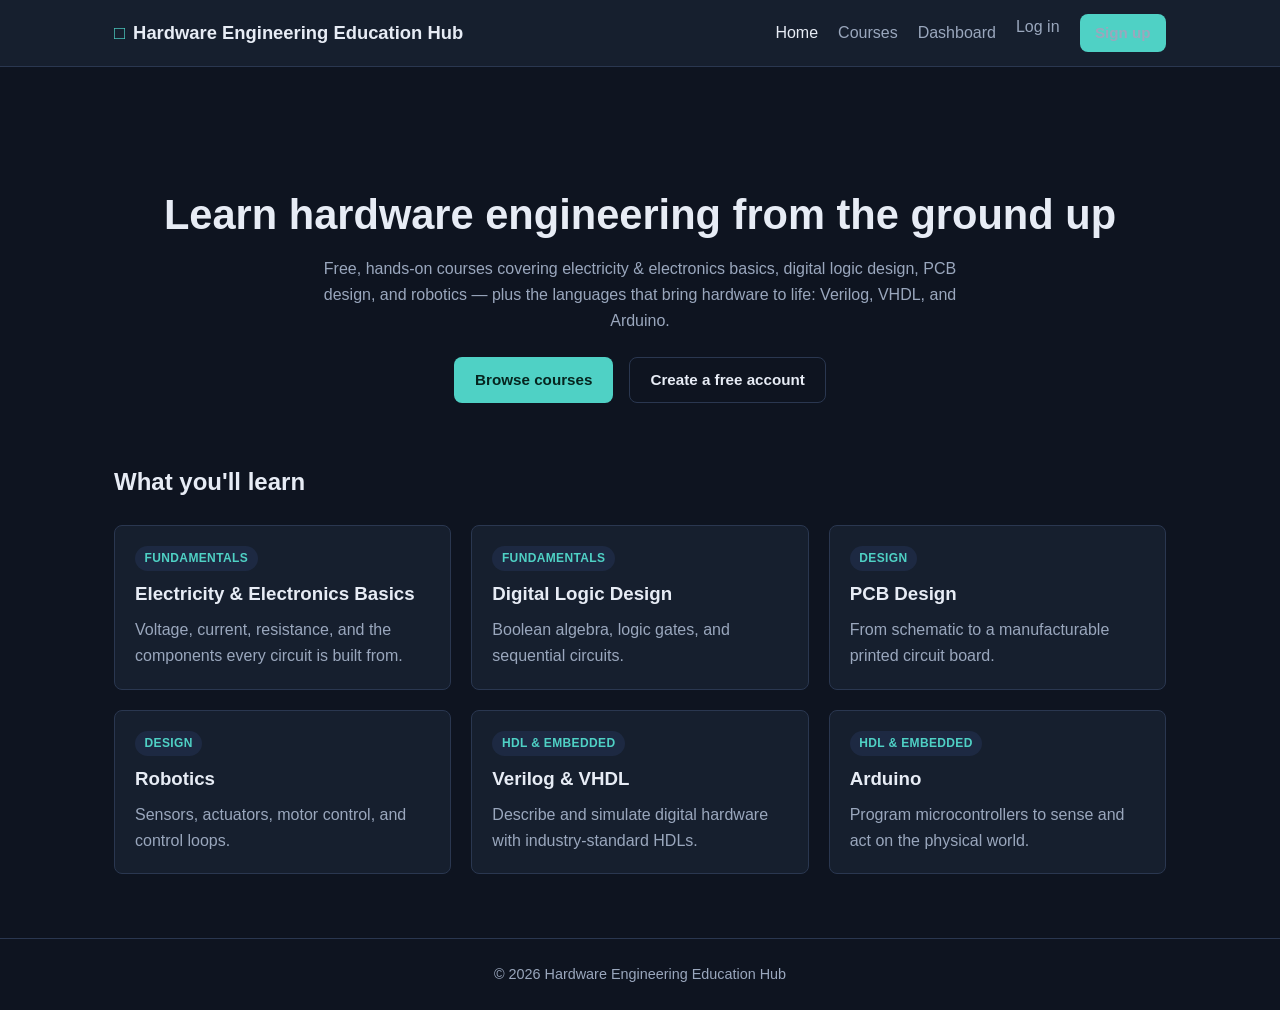
==== frontend/index.html @ 248338df "Add HTML/CSS/JS frontend for courses, auth, and progress dashboard" ====
<!DOCTYPE html>
<html lang="en">
<head>
  <meta charset="UTF-8" />
  <meta name="viewport" content="width=device-width, initial-scale=1.0" />
  <title>Hardware Engineering Education Hub</title>
  <link rel="stylesheet" href="css/style.css" />
</head>
<body>
  <header class="site-header">
    <nav class="nav">
      <a class="brand" href="index.html"><span class="chip">&#9633;</span> Hardware Engineering Education Hub</a>
      <ul class="nav-links">
        <li><a href="index.html" data-page="index.html">Home</a></li>
        <li><a href="pages/courses.html" data-page="courses.html">Courses</a></li>
        <li><a href="pages/dashboard.html" data-page="dashboard.html">Dashboard</a></li>
        <li data-nav-auth style="display:flex; gap:1.25rem;"></li>
      </ul>
    </nav>
  </header>

  <main>
    <section class="hero">
      <h1>Learn hardware engineering from the ground up</h1>
      <p>
        Free, hands-on courses covering electricity &amp; electronics basics, digital logic design,
        PCB design, and robotics &mdash; plus the languages that bring hardware to life:
        Verilog, VHDL, and Arduino.
      </p>
      <div class="hero-actions">
        <a class="btn btn-primary" href="pages/courses.html">Browse courses</a>
        <a class="btn btn-secondary" href="pages/register.html">Create a free account</a>
      </div>
    </section>

    <section>
      <h2>What you'll learn</h2>
      <div class="card-grid">
        <div class="card">
          <span class="tag">Fundamentals</span>
          <h3>Electricity &amp; Electronics Basics</h3>
          <p>Voltage, current, resistance, and the components every circuit is built from.</p>
        </div>
        <div class="card">
          <span class="tag">Fundamentals</span>
          <h3>Digital Logic Design</h3>
          <p>Boolean algebra, logic gates, and sequential circuits.</p>
        </div>
        <div class="card">
          <span class="tag">Design</span>
          <h3>PCB Design</h3>
          <p>From schematic to a manufacturable printed circuit board.</p>
        </div>
        <div class="card">
          <span class="tag">Design</span>
          <h3>Robotics</h3>
          <p>Sensors, actuators, motor control, and control loops.</p>
        </div>
        <div class="card">
          <span class="tag">HDL &amp; Embedded</span>
          <h3>Verilog &amp; VHDL</h3>
          <p>Describe and simulate digital hardware with industry-standard HDLs.</p>
        </div>
        <div class="card">
          <span class="tag">HDL &amp; Embedded</span>
          <h3>Arduino</h3>
          <p>Program microcontrollers to sense and act on the physical world.</p>
        </div>
      </div>
    </section>
  </main>

  <footer class="site-footer">
    &copy; 2026 Hardware Engineering Education Hub
  </footer>

  <script src="js/api.js"></script>
  <script src="js/main.js"></script>
</body>
</html>
---- frontend/css/style.css ----
:root {
  --bg: #0e1420;
  --surface: #161f2e;
  --surface-alt: #1d2942;
  --border: #2a3750;
  --text: #e7ecf5;
  --text-muted: #9aa7bd;
  --accent: #4fd1c5;
  --accent-strong: #38b2ac;
  --danger: #f56565;
  --radius: 8px;
  --max-width: 1100px;
}

* {
  box-sizing: border-box;
}

body {
  margin: 0;
  font-family: "Segoe UI", Roboto, Helvetica, Arial, sans-serif;
  background: var(--bg);
  color: var(--text);
  line-height: 1.6;
}

a {
  color: var(--accent);
  text-decoration: none;
}

a:hover {
  text-decoration: underline;
}

img,
svg {
  max-width: 100%;
}

/* Layout */

.site-header {
  border-bottom: 1px solid var(--border);
  background: var(--surface);
  position: sticky;
  top: 0;
  z-index: 10;
}

.site-header .nav {
  max-width: var(--max-width);
  margin: 0 auto;
  display: flex;
  align-items: center;
  justify-content: space-between;
  padding: 0.9rem 1.5rem;
  flex-wrap: wrap;
  gap: 0.75rem;
}

.brand {
  font-weight: 700;
  font-size: 1.15rem;
  color: var(--text);
  display: flex;
  align-items: center;
  gap: 0.5rem;
}

.brand:hover {
  text-decoration: none;
}

.brand .chip {
  color: var(--accent);
}

.nav-links {
  list-style: none;
  display: flex;
  gap: 1.25rem;
  margin: 0;
  padding: 0;
  flex-wrap: wrap;
  align-items: center;
}

.nav-links a {
  color: var(--text-muted);
}

.nav-links a:hover,
.nav-links a.active {
  color: var(--text);
  text-decoration: none;
}

main {
  max-width: var(--max-width);
  margin: 0 auto;
  padding: 2rem 1.5rem 4rem;
}

.site-footer {
  border-top: 1px solid var(--border);
  color: var(--text-muted);
  text-align: center;
  padding: 1.5rem;
  font-size: 0.9rem;
}

/* Hero */

.hero {
  text-align: center;
  padding: 3rem 1rem 2.5rem;
}

.hero h1 {
  font-size: clamp(1.8rem, 4vw, 2.6rem);
  margin-bottom: 0.5rem;
}

.hero p {
  color: var(--text-muted);
  max-width: 640px;
  margin: 0 auto 1.5rem;
}

.hero-actions {
  display: flex;
  gap: 1rem;
  justify-content: center;
  flex-wrap: wrap;
}

/* Buttons */

.btn {
  display: inline-block;
  padding: 0.6rem 1.25rem;
  border-radius: var(--radius);
  font-weight: 600;
  border: 1px solid transparent;
  cursor: pointer;
  font-size: 0.95rem;
}

.btn:hover {
  text-decoration: none;
}

.btn-primary {
  background: var(--accent);
  color: #06251f;
}

.btn-primary:hover {
  background: var(--accent-strong);
}

.btn-secondary {
  background: transparent;
  color: var(--text);
  border-color: var(--border);
}

.btn-secondary:hover {
  border-color: var(--accent);
  color: var(--accent);
}

/* Cards / grid */

.card-grid {
  display: grid;
  grid-template-columns: repeat(auto-fill, minmax(260px, 1fr));
  gap: 1.25rem;
  margin-top: 1.5rem;
}

.card {
  background: var(--surface);
  border: 1px solid var(--border);
  border-radius: var(--radius);
  padding: 1.25rem;
  display: flex;
  flex-direction: column;
  gap: 0.5rem;
}

.card h3 {
  margin: 0;
}

.card p {
  color: var(--text-muted);
  margin: 0;
  flex-grow: 1;
}

.tag {
  align-self: flex-start;
  background: var(--surface-alt);
  color: var(--accent);
  font-size: 0.75rem;
  font-weight: 600;
  letter-spacing: 0.03em;
  text-transform: uppercase;
  padding: 0.2rem 0.6rem;
  border-radius: 999px;
}

/* Course / lesson layout */

.course-layout {
  display: grid;
  grid-template-columns: 260px 1fr;
  gap: 2rem;
  align-items: start;
}

@media (max-width: 720px) {
  .course-layout {
    grid-template-columns: 1fr;
  }
}

.lesson-list {
  background: var(--surface);
  border: 1px solid var(--border);
  border-radius: var(--radius);
  padding: 1rem;
  list-style: none;
  margin: 0;
  position: sticky;
  top: 80px;
}

.lesson-list li + li {
  margin-top: 0.35rem;
}

.lesson-list a {
  display: flex;
  justify-content: space-between;
  gap: 0.5rem;
  padding: 0.5rem 0.6rem;
  border-radius: 6px;
  color: var(--text);
}

.lesson-list a:hover,
.lesson-list a.active {
  background: var(--surface-alt);
  text-decoration: none;
}

.lesson-list .done-mark {
  color: var(--accent);
}

.lesson-content {
  background: var(--surface);
  border: 1px solid var(--border);
  border-radius: var(--radius);
  padding: 1.75rem;
  min-height: 200px;
}

/* Forms */

.form-card {
  max-width: 420px;
  margin: 2rem auto;
  background: var(--surface);
  border: 1px solid var(--border);
  border-radius: var(--radius);
  padding: 2rem;
}

.form-card h1 {
  margin-top: 0;
  font-size: 1.5rem;
}

.field {
  margin-bottom: 1rem;
}

.field label {
  display: block;
  margin-bottom: 0.35rem;
  font-size: 0.9rem;
  color: var(--text-muted);
}

.field input {
  width: 100%;
  padding: 0.6rem 0.75rem;
  border-radius: 6px;
  border: 1px solid var(--border);
  background: var(--bg);
  color: var(--text);
  font-size: 1rem;
}

.field input:focus {
  outline: none;
  border-color: var(--accent);
}

.form-message {
  min-height: 1.4em;
  font-size: 0.9rem;
  margin-bottom: 0.75rem;
}

.form-message.error {
  color: var(--danger);
}

.form-message.success {
  color: var(--accent);
}

.form-footer {
  margin-top: 1rem;
  font-size: 0.9rem;
  color: var(--text-muted);
  text-align: center;
}

/* Dashboard */

.progress-table {
  width: 100%;
  border-collapse: collapse;
  margin-top: 1rem;
}

.progress-table th,
.progress-table td {
  text-align: left;
  padding: 0.6rem 0.75rem;
  border-bottom: 1px solid var(--border);
}

.progress-table th {
  color: var(--text-muted);
  font-size: 0.85rem;
  text-transform: uppercase;
  letter-spacing: 0.03em;
}

.empty-state {
  color: var(--text-muted);
  font-style: italic;
}

/* Lesson body content */

.lesson-body h3 {
  margin-top: 1.75rem;
  margin-bottom: 0.5rem;
}

.lesson-body h3:first-child {
  margin-top: 0;
}

.lesson-body p {
  margin: 0.5rem 0;
}

.lesson-body ul,
.lesson-body ol {
  margin: 0.5rem 0;
  padding-left: 1.4rem;
}

.lesson-body li {
  margin-bottom: 0.3rem;
}

.lesson-body code {
  background: var(--surface-alt);
  border-radius: 4px;
  padding: 0.1rem 0.35rem;
  font-family: "Cascadia Code", Consolas, "Courier New", monospace;
  font-size: 0.9em;
}

.lesson-body pre {
  background: var(--bg);
  border: 1px solid var(--border);
  border-radius: var(--radius);
  padding: 1rem;
  overflow-x: auto;
  margin: 0.75rem 0;
}

.lesson-body pre code {
  background: none;
  padding: 0;
}

.data-table,
.truth-table {
  width: 100%;
  border-collapse: collapse;
  margin: 0.75rem 0 1.25rem;
  font-size: 0.95rem;
}

.data-table caption,
.truth-table caption {
  text-align: left;
  color: var(--text-muted);
  font-size: 0.85rem;
  margin-bottom: 0.4rem;
  caption-side: top;
}

.data-table th,
.data-table td,
.truth-table th,
.truth-table td {
  border: 1px solid var(--border);
  padding: 0.45rem 0.7rem;
  text-align: center;
}

.data-table th,
.truth-table th {
  background: var(--surface-alt);
  color: var(--text);
}

.truth-table td:first-child,
.data-table td:first-child {
  text-align: left;
}

.lesson-actions {
  margin-top: 1.5rem;
  padding-top: 1.25rem;
  border-top: 1px solid var(--border);
}
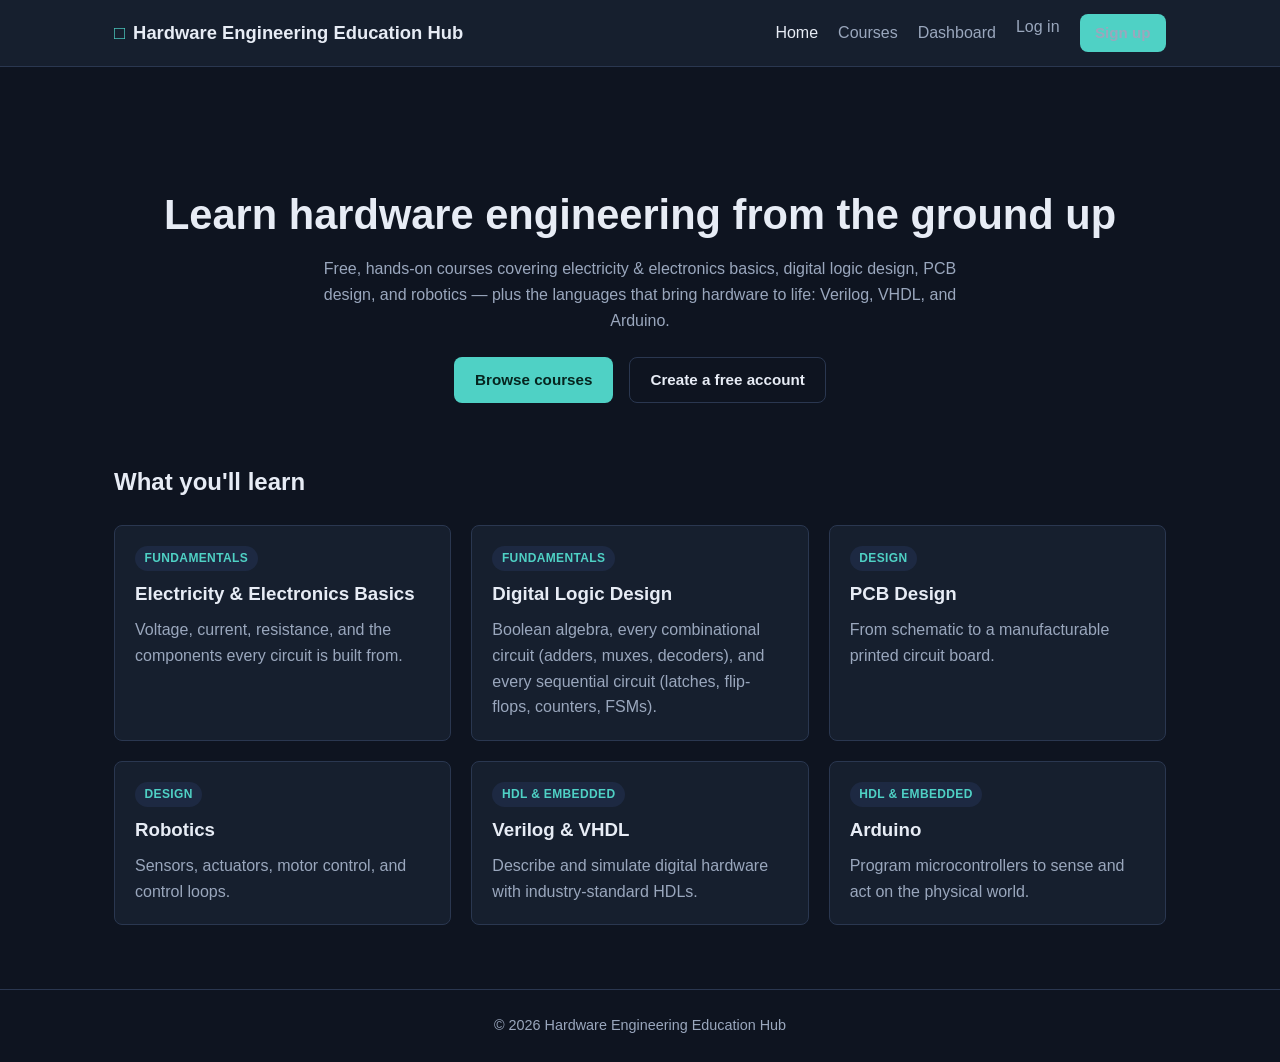
==== commit f34e66f1: "Update homepage card copy to reflect expanded Digital Logic Design course" ====
--- a/frontend/index.html
+++ b/frontend/index.html
@@ -44,7 +44,7 @@
         <div class="card">
           <span class="tag">Fundamentals</span>
           <h3>Digital Logic Design</h3>
-          <p>Boolean algebra, logic gates, and sequential circuits.</p>
+          <p>Boolean algebra, every combinational circuit (adders, muxes, decoders), and every sequential circuit (latches, flip-flops, counters, FSMs).</p>
         </div>
         <div class="card">
           <span class="tag">Design</span>
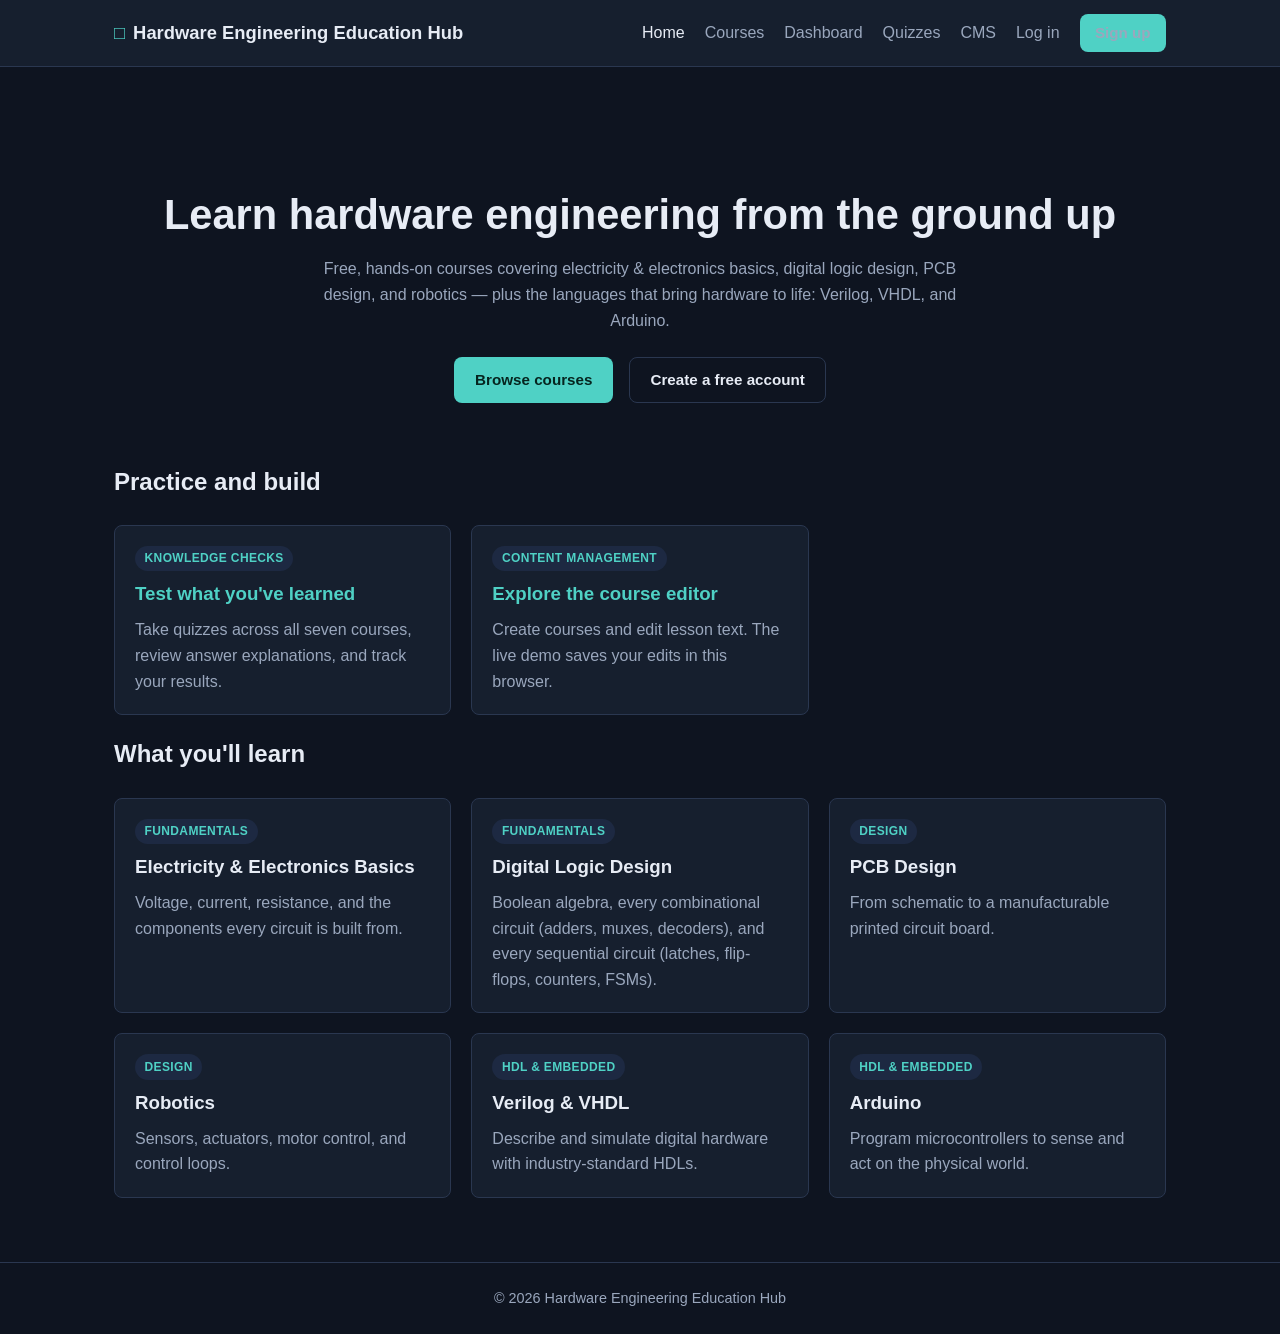
==== commit c5fa04da: "Add course quizzes, saved results, and course content management" ====
--- a/frontend/index.html
+++ b/frontend/index.html
@@ -14,6 +14,8 @@
         <li><a href="index.html" data-page="index.html">Home</a></li>
         <li><a href="pages/courses.html" data-page="courses.html">Courses</a></li>
         <li><a href="pages/dashboard.html" data-page="dashboard.html">Dashboard</a></li>
+        <li><a href="pages/quizzes.html" data-page="quizzes.html">Quizzes</a></li>
+        <li><a href="pages/cms.html" data-page="cms.html">CMS</a></li>
         <li data-nav-auth style="display:flex; gap:1.25rem;"></li>
       </ul>
     </nav>
@@ -30,6 +32,22 @@
       <div class="hero-actions">
         <a class="btn btn-primary" href="pages/courses.html">Browse courses</a>
         <a class="btn btn-secondary" href="pages/register.html">Create a free account</a>
+      </div>
+    </section>
+
+    <section aria-labelledby="practice-heading">
+      <h2 id="practice-heading">Practice and build</h2>
+      <div class="card-grid">
+        <a class="card" href="pages/quizzes.html">
+          <span class="tag">Knowledge checks</span>
+          <h3>Test what you've learned</h3>
+          <p>Take quizzes across all seven courses, review answer explanations, and track your results.</p>
+        </a>
+        <a class="card" href="pages/cms.html">
+          <span class="tag">Content management</span>
+          <h3>Explore the course editor</h3>
+          <p>Create courses and edit lesson text. The live demo saves your edits in this browser.</p>
+        </a>
       </div>
     </section>
 
--- a/frontend/css/style.css
+++ b/frontend/css/style.css
@@ -86,6 +86,10 @@
   align-items: center;
 }
 
+.nav-links [data-nav-auth] {
+  align-items: center;
+}
+
 .nav-links a {
   color: var(--text-muted);
 }
@@ -448,3 +452,18 @@
   padding-top: 1.25rem;
   border-top: 1px solid var(--border);
 }
+
+/* Quizzes and content management */
+.quiz-question { margin: 1.5rem 0; padding: 1.25rem; border: 1px solid var(--border); border-radius: var(--radius); }
+.quiz-question legend { font-weight: 600; padding: 0 .4rem; }
+.quiz-option { display: flex; align-items: baseline; gap: .6rem; padding: .55rem; cursor: pointer; }
+.quiz-option:hover { background: var(--surface-alt); }
+.answer-review { border-left: 3px solid var(--accent); padding: .25rem 1rem; margin: 1.5rem 0; }
+.editor-grid { display: grid; grid-template-columns: minmax(0,1fr) minmax(0,1.3fr); gap: 1.5rem; }
+.field select, .field textarea { width: 100%; padding: .65rem; border: 1px solid var(--border); border-radius: 6px; background: var(--bg); color: var(--text); font: inherit; }
+.field textarea { resize: vertical; }
+.notice { padding: 1rem; background: var(--surface-alt); border-radius: var(--radius); }
+.text-preview { white-space: pre-wrap; padding: 1rem; margin-top: 1rem; border: 1px solid var(--border); overflow-wrap: anywhere; }
+#cms-status, #quiz-error { min-height: 1.5em; }
+#cms-content button { margin: .2rem 0; }
+@media (max-width: 800px) { .editor-grid { grid-template-columns: 1fr; } .nav-links { gap: .85rem; } }
